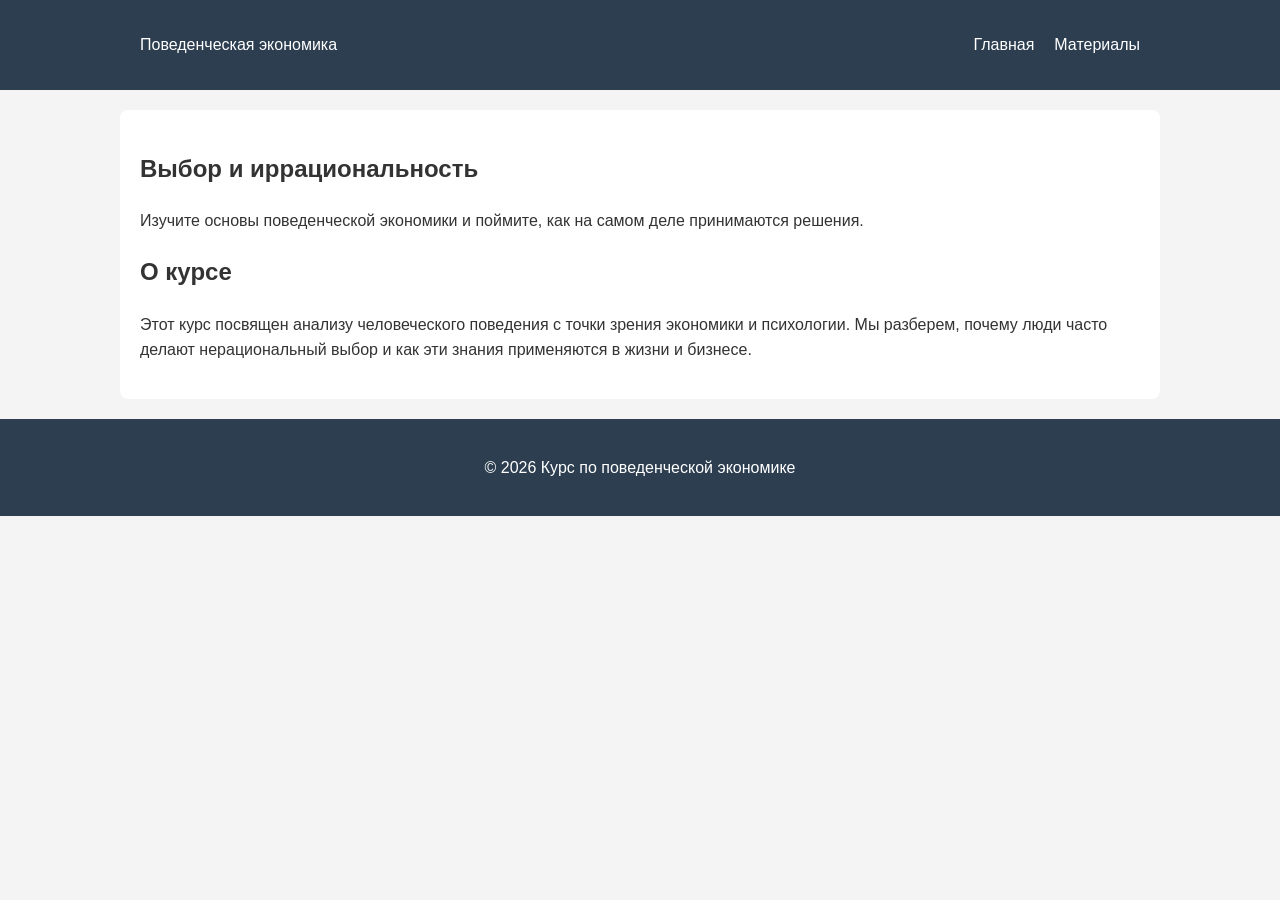
==== index.html @ fce6f007 "init" ====
<!DOCTYPE html>
<html lang="ru">
<head>
    <meta charset="UTF-8">
    <meta name="viewport" content="width=device-width, initial-scale=1.0">
    <title>Поведенческая экономика: Курс</title>
    <link rel="stylesheet" href="css/style.css">
</head>
<body>
    <header>
        <nav>
            <div class="logo">Поведенческая экономика</div>
            <ul>
                <li><a href="index.html">Главная</a></li>
                <li><a href="materials.html">Материалы</a></li>
            </ul>
        </nav>
    </header>

    <main>
        <section class="hero">
            <h1>Выбор и иррациональность</h1>
            <p>Изучите основы поведенческой экономики и поймите, как на самом деле принимаются решения.</p>
        </section>

        <section class="about">
            <h2>О курсе</h2>
            <p>Этот курс посвящен анализу человеческого поведения с точки зрения экономики и психологии. Мы разберем, почему люди часто делают нерациональный выбор и как эти знания применяются в жизни и бизнесе.</p>
        </section>
    </main>

    <footer>
        <p>&copy; 2026 Курс по поведенческой экономике</p>
    </footer>
</body>
</html>
---- css/style.css ----
body {
    font-family: 'Segoe UI', Tahoma, Geneva, Verdana, sans-serif;
    line-height: 1.6;
    margin: 0;
    padding: 0;
    color: #333;
    background-color: #f4f4f4;
}

header {
    background: #2c3e50;
    color: #fff;
    padding: 1rem 0;
}

nav {
    display: flex;
    justify-content: space-between;
    align-items: center;
    max-width: 1000px;
    margin: auto;
    padding: 0 20px;
}

nav ul {
    list-style: none;
    display: flex;
}

nav ul li {
    margin-left: 20px;
}

nav ul li a {
    color: #fff;
    text-decoration: none;
}
.material-item {
    border-bottom: 1px solid #ddd;
    padding: 20px 0;
}

.material-item h3 {
    margin-top: 0;
}


main {
    max-width: 1000px;
    margin: 20px auto;
    padding: 20px;
    background: #fff;
    border-radius: 8px;
}

footer {
    text-align: center;
    padding: 20px;
    background: #2c3e50;
    color: #fff;
    margin-top: 20px;
}
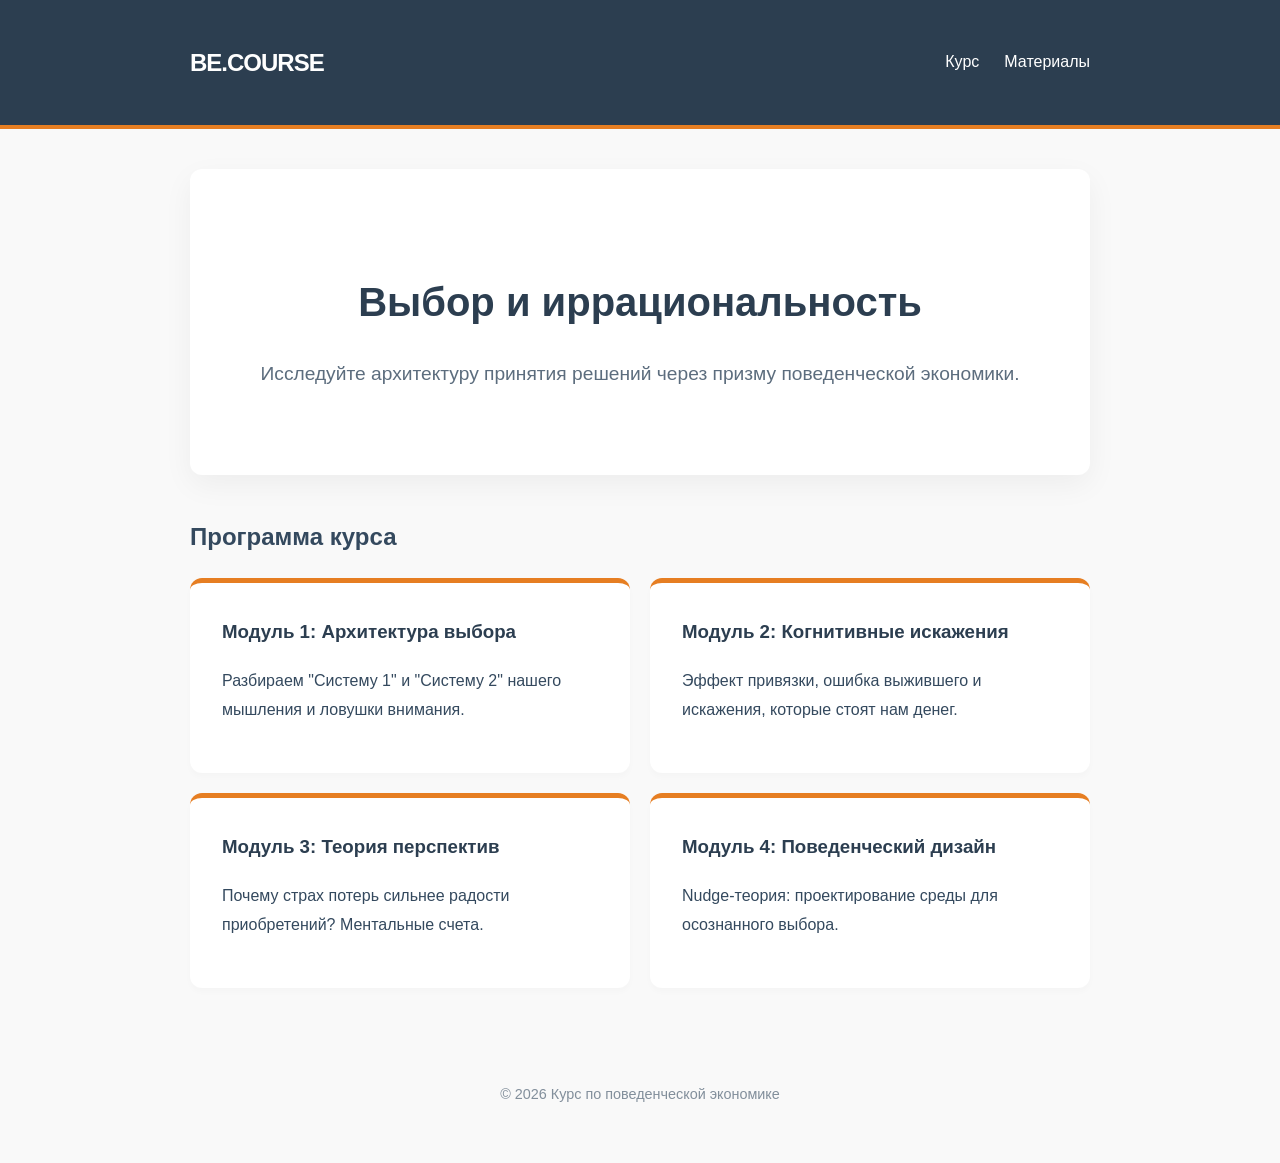
==== commit 8991d1c5: "modules added" ====
--- a/index.html
+++ b/index.html
@@ -3,15 +3,15 @@
 <head>
     <meta charset="UTF-8">
     <meta name="viewport" content="width=device-width, initial-scale=1.0">
-    <title>Поведенческая экономика: Курс</title>
+    <title>Поведенческая экономика | Курс</title>
     <link rel="stylesheet" href="css/style.css">
 </head>
 <body>
     <header>
         <nav>
-            <div class="logo">Поведенческая экономика</div>
+            <div class="logo">BE.COURSE</div>
             <ul>
-                <li><a href="index.html">Главная</a></li>
+                <li><a href="index.html">Курс</a></li>
                 <li><a href="materials.html">Материалы</a></li>
             </ul>
         </nav>
@@ -20,13 +20,28 @@
     <main>
         <section class="hero">
             <h1>Выбор и иррациональность</h1>
-            <p>Изучите основы поведенческой экономики и поймите, как на самом деле принимаются решения.</p>
+            <p>Исследуйте архитектуру принятия решений через призму поведенческой экономики.</p>
         </section>
 
-        <section class="about">
-            <h2>О курсе</h2>
-            <p>Этот курс посвящен анализу человеческого поведения с точки зрения экономики и психологии. Мы разберем, почему люди часто делают нерациональный выбор и как эти знания применяются в жизни и бизнесе.</p>
-        </section>
+        <h2>Программа курса</h2>
+        <div class="module-grid">
+            <div class="module-card">
+                <h3>Модуль 1: Архитектура выбора</h3>
+                <p>Разбираем "Систему 1" и "Систему 2" нашего мышления и ловушки внимания.</p>
+            </div>
+            <div class="module-card">
+                <h3>Модуль 2: Когнитивные искажения</h3>
+                <p>Эффект привязки, ошибка выжившего и искажения, которые стоят нам денег.</p>
+            </div>
+            <div class="module-card">
+                <h3>Модуль 3: Теория перспектив</h3>
+                <p>Почему страх потерь сильнее радости приобретений? Ментальные счета.</p>
+            </div>
+            <div class="module-card">
+                <h3>Модуль 4: Поведенческий дизайн</h3>
+                <p>Nudge-теория: проектирование среды для осознанного выбора.</p>
+            </div>
+        </div>
     </main>
 
     <footer>
--- a/css/style.css
+++ b/css/style.css
@@ -1,62 +1,74 @@
+:root {
+    --primary: #2c3e50;
+    --accent: #e67e22;
+    --text: #34495e;
+    --bg: #f9f9f9;
+    --white: #ffffff;
+}
+
 body {
-    font-family: 'Segoe UI', Tahoma, Geneva, Verdana, sans-serif;
-    line-height: 1.6;
+    font-family: 'Segoe UI', sans-serif;
+    line-height: 1.8;
     margin: 0;
-    padding: 0;
-    color: #333;
-    background-color: #f4f4f4;
+    color: var(--text);
+    background-color: var(--bg);
 }
 
 header {
-    background: #2c3e50;
-    color: #fff;
-    padding: 1rem 0;
+    background: var(--primary);
+    color: var(--white);
+    padding: 2rem 0;
+    border-bottom: 4px solid var(--accent);
 }
 
 nav {
     display: flex;
     justify-content: space-between;
     align-items: center;
-    max-width: 1000px;
+    max-width: 900px;
     margin: auto;
     padding: 0 20px;
 }
 
-nav ul {
-    list-style: none;
-    display: flex;
+.logo {
+    font-weight: 800;
+    font-size: 1.5rem;
+    letter-spacing: -1px;
 }
 
-nav ul li {
-    margin-left: 20px;
+nav ul { list-style: none; display: flex; }
+nav ul li { margin-left: 25px; }
+nav ul li a { color: var(--white); text-decoration: none; font-weight: 500; transition: color 0.3s; }
+nav ul li a:hover { color: var(--accent); }
+
+main { max-width: 900px; margin: 40px auto; padding: 0 20px; }
+
+.hero {
+    text-align: center;
+    padding: 4rem 0;
+    background: var(--white);
+    border-radius: 12px;
+    box-shadow: 0 10px 30px rgba(0,0,0,0.05);
+    margin-bottom: 40px;
 }
 
-nav ul li a {
-    color: #fff;
-    text-decoration: none;
-}
-.material-item {
-    border-bottom: 1px solid #ddd;
-    padding: 20px 0;
+.hero h1 { font-size: 2.5rem; color: var(--primary); margin-bottom: 10px; }
+.hero p { font-size: 1.2rem; opacity: 0.8; }
+
+.module-grid {
+    display: grid;
+    grid-template-columns: repeat(auto-fit, minmax(300px, 1fr));
+    gap: 20px;
 }
 
-.material-item h3 {
-    margin-top: 0;
+.module-card {
+    background: var(--white);
+    padding: 2rem;
+    border-radius: 12px;
+    border-top: 5px solid var(--accent);
+    box-shadow: 0 4px 6px rgba(0,0,0,0.02);
 }
 
+.module-card h3 { color: var(--primary); margin-top: 0; }
 
-main {
-    max-width: 1000px;
-    margin: 20px auto;
-    padding: 20px;
-    background: #fff;
-    border-radius: 8px;
-}
-
-footer {
-    text-align: center;
-    padding: 20px;
-    background: #2c3e50;
-    color: #fff;
-    margin-top: 20px;
-}
+footer { text-align: center; padding: 40px; opacity: 0.6; font-size: 0.9rem; }
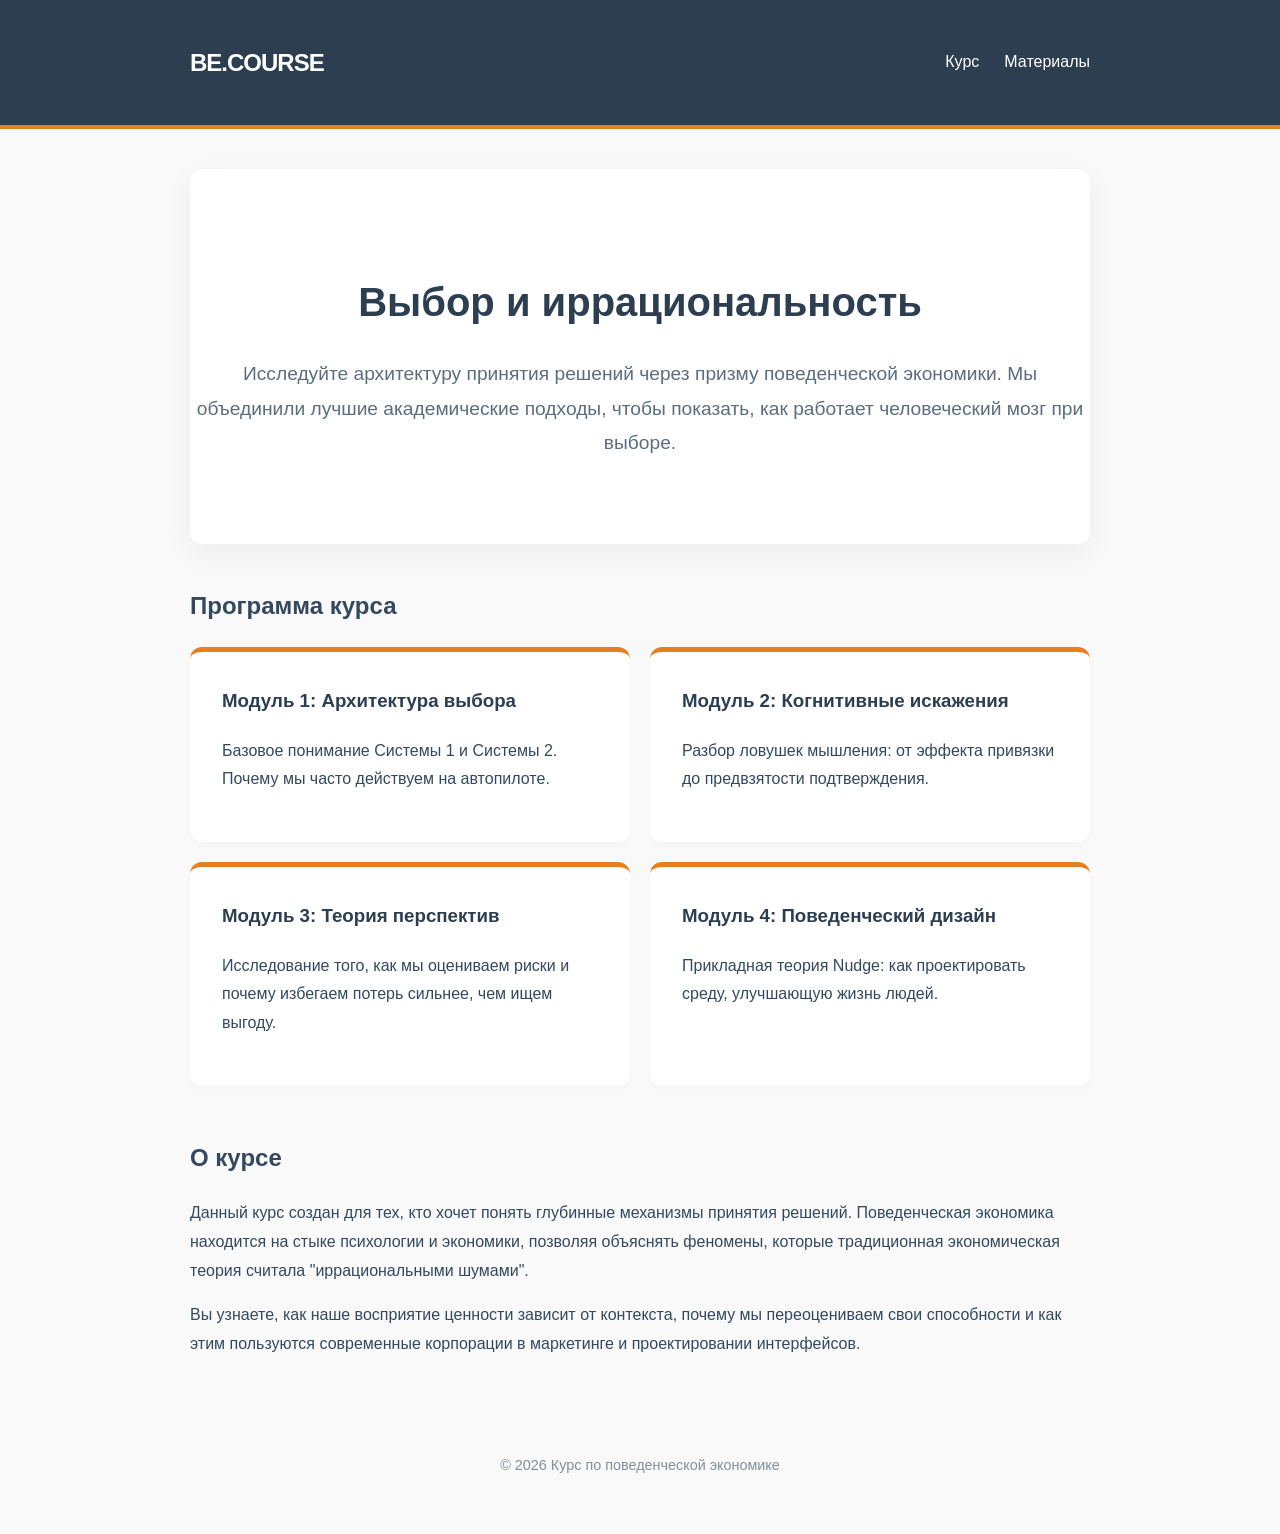
==== commit 7e20a8bf: "more content added" ====
--- a/index.html
+++ b/index.html
@@ -20,28 +20,34 @@
     <main>
         <section class="hero">
             <h1>Выбор и иррациональность</h1>
-            <p>Исследуйте архитектуру принятия решений через призму поведенческой экономики.</p>
+            <p>Исследуйте архитектуру принятия решений через призму поведенческой экономики. Мы объединили лучшие академические подходы, чтобы показать, как работает человеческий мозг при выборе.</p>
         </section>
 
         <h2>Программа курса</h2>
         <div class="module-grid">
-            <div class="module-card">
+            <a href="module1.html" class="module-card" style="text-decoration: none; color: inherit;">
                 <h3>Модуль 1: Архитектура выбора</h3>
-                <p>Разбираем "Систему 1" и "Систему 2" нашего мышления и ловушки внимания.</p>
-            </div>
-            <div class="module-card">
+                <p>Базовое понимание Системы 1 и Системы 2. Почему мы часто действуем на автопилоте.</p>
+            </a>
+            <a href="module2.html" class="module-card" style="text-decoration: none; color: inherit;">
                 <h3>Модуль 2: Когнитивные искажения</h3>
-                <p>Эффект привязки, ошибка выжившего и искажения, которые стоят нам денег.</p>
-            </div>
-            <div class="module-card">
+                <p>Разбор ловушек мышления: от эффекта привязки до предвзятости подтверждения.</p>
+            </a>
+            <a href="module3.html" class="module-card" style="text-decoration: none; color: inherit;">
                 <h3>Модуль 3: Теория перспектив</h3>
-                <p>Почему страх потерь сильнее радости приобретений? Ментальные счета.</p>
-            </div>
-            <div class="module-card">
+                <p>Исследование того, как мы оцениваем риски и почему избегаем потерь сильнее, чем ищем выгоду.</p>
+            </a>
+            <a href="module4.html" class="module-card" style="text-decoration: none; color: inherit;">
                 <h3>Модуль 4: Поведенческий дизайн</h3>
-                <p>Nudge-теория: проектирование среды для осознанного выбора.</p>
-            </div>
+                <p>Прикладная теория Nudge: как проектировать среду, улучшающую жизнь людей.</p>
+            </a>
         </div>
+
+        <section style="margin-top: 50px;">
+            <h2>О курсе</h2>
+            <p>Данный курс создан для тех, кто хочет понять глубинные механизмы принятия решений. Поведенческая экономика находится на стыке психологии и экономики, позволяя объяснять феномены, которые традиционная экономическая теория считала "иррациональными шумами".</p>
+            <p>Вы узнаете, как наше восприятие ценности зависит от контекста, почему мы переоцениваем свои способности и как этим пользуются современные корпорации в маркетинге и проектировании интерфейсов.</p>
+        </section>
     </main>
 
     <footer>
--- a/css/style.css
+++ b/css/style.css
@@ -72,3 +72,52 @@
 .module-card h3 { color: var(--primary); margin-top: 0; }
 
 footer { text-align: center; padding: 40px; opacity: 0.6; font-size: 0.9rem; }
+
+.quiz-box {
+    margin-top: 30px;
+    padding: 25px;
+    background: var(--white);
+    border-radius: 12px;
+    box-shadow: 0 4px 15px rgba(0,0,0,0.05);
+}
+
+.quiz-options {
+    display: flex;
+    flex-direction: column;
+    gap: 12px;
+    margin-top: 20px;
+}
+
+.quiz-option {
+    padding: 15px;
+    border: 2px solid #ddd;
+    border-radius: 8px;
+    cursor: pointer;
+    background: var(--white);
+    transition: all 0.2s ease;
+    text-align: left;
+    font-size: 1rem;
+    width: 100%;
+}
+
+.quiz-option:hover {
+    border-color: var(--accent);
+    background: #fffbf7;
+}
+
+.quiz-option.correct {
+    background: #d4edda !important;
+    border-color: #28a745 !important;
+}
+
+.quiz-option.wrong {
+    background: #f8d7da !important;
+    border-color: #dc3545 !important;
+}
+
+.quiz-result {
+    margin-top: 20px;
+    font-weight: bold;
+    padding: 10px;
+    border-radius: 5px;
+}
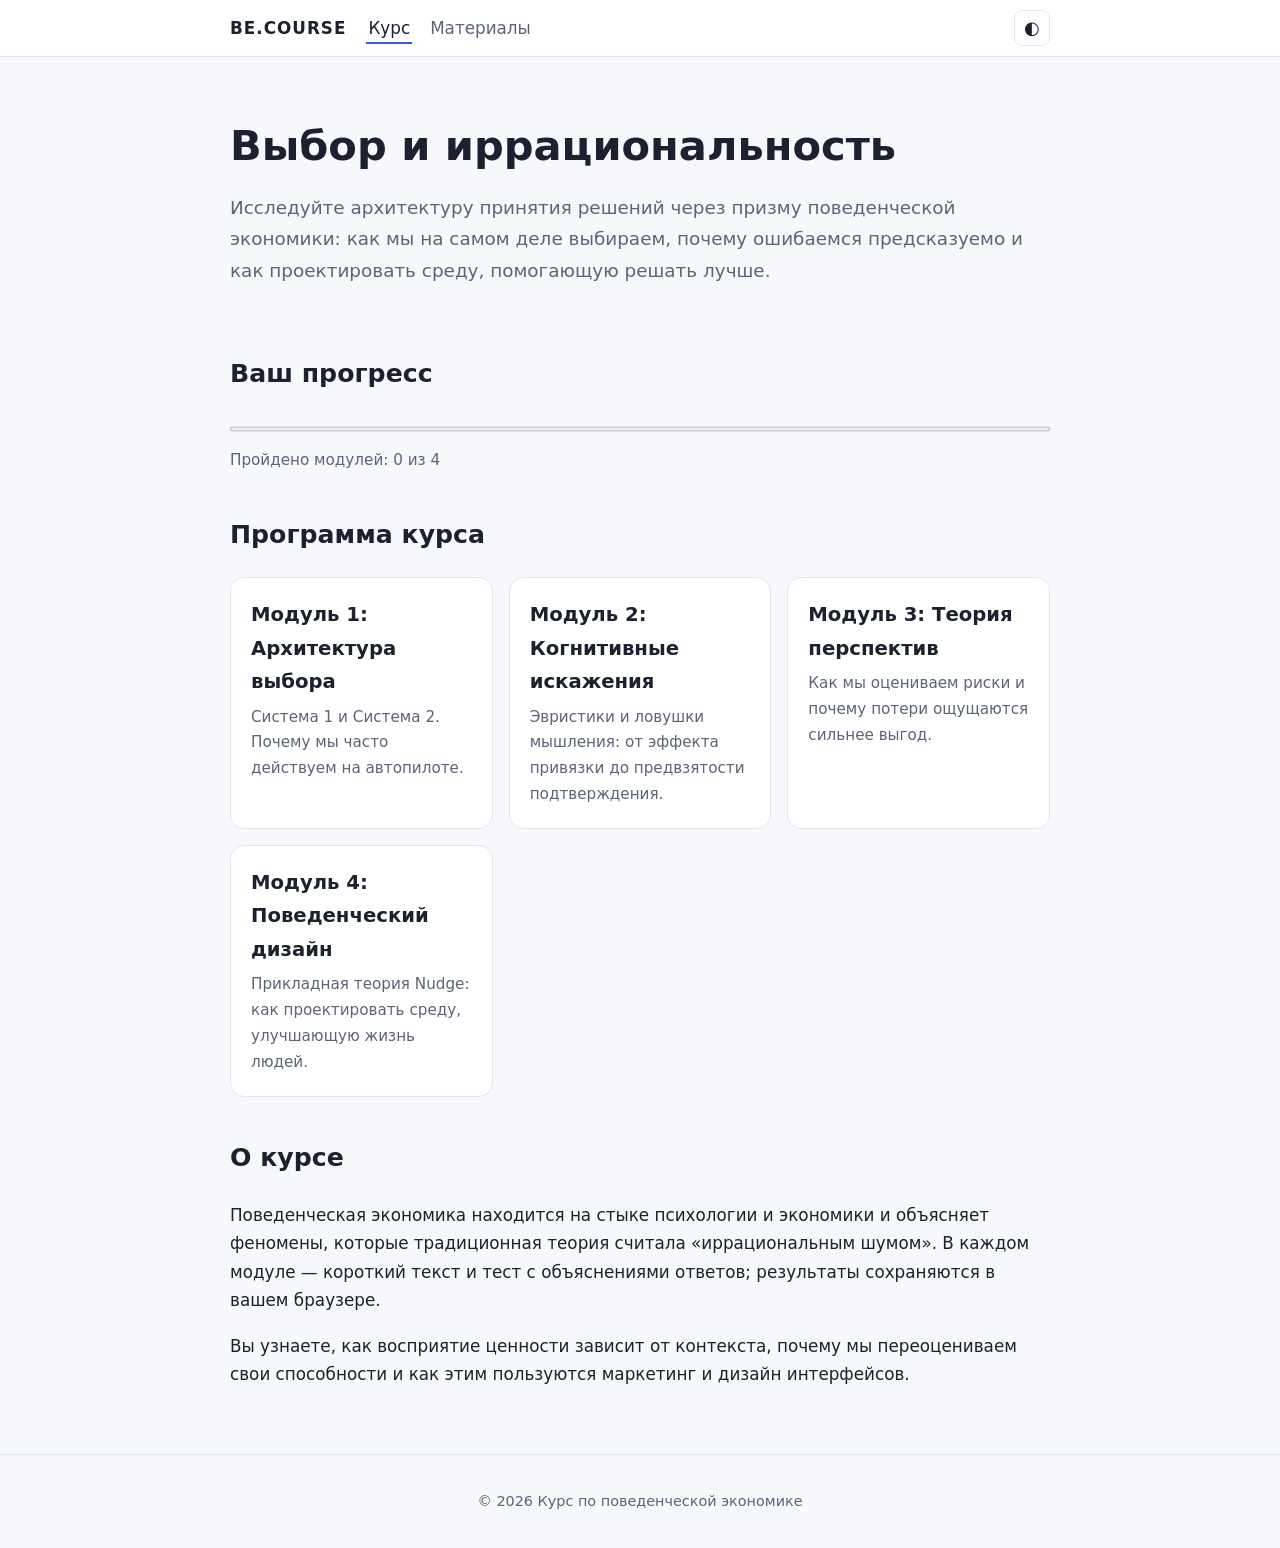
==== commit a7ba331a: "claude fixes" ====
--- a/index.html
+++ b/index.html
@@ -1,57 +1,11 @@
-<!DOCTYPE html>
-<html lang="ru">
-<head>
-    <meta charset="UTF-8">
-    <meta name="viewport" content="width=device-width, initial-scale=1.0">
-    <title>Поведенческая экономика | Курс</title>
-    <link rel="stylesheet" href="css/style.css">
-</head>
-<body>
-    <header>
-        <nav>
-            <div class="logo">BE.COURSE</div>
-            <ul>
-                <li><a href="index.html">Курс</a></li>
-                <li><a href="materials.html">Материалы</a></li>
-            </ul>
-        </nav>
-    </header>
-
-    <main>
-        <section class="hero">
-            <h1>Выбор и иррациональность</h1>
-            <p>Исследуйте архитектуру принятия решений через призму поведенческой экономики. Мы объединили лучшие академические подходы, чтобы показать, как работает человеческий мозг при выборе.</p>
-        </section>
-
-        <h2>Программа курса</h2>
-        <div class="module-grid">
-            <a href="module1.html" class="module-card" style="text-decoration: none; color: inherit;">
-                <h3>Модуль 1: Архитектура выбора</h3>
-                <p>Базовое понимание Системы 1 и Системы 2. Почему мы часто действуем на автопилоте.</p>
-            </a>
-            <a href="module2.html" class="module-card" style="text-decoration: none; color: inherit;">
-                <h3>Модуль 2: Когнитивные искажения</h3>
-                <p>Разбор ловушек мышления: от эффекта привязки до предвзятости подтверждения.</p>
-            </a>
-            <a href="module3.html" class="module-card" style="text-decoration: none; color: inherit;">
-                <h3>Модуль 3: Теория перспектив</h3>
-                <p>Исследование того, как мы оцениваем риски и почему избегаем потерь сильнее, чем ищем выгоду.</p>
-            </a>
-            <a href="module4.html" class="module-card" style="text-decoration: none; color: inherit;">
-                <h3>Модуль 4: Поведенческий дизайн</h3>
-                <p>Прикладная теория Nudge: как проектировать среду, улучшающую жизнь людей.</p>
-            </a>
-        </div>
-
-        <section style="margin-top: 50px;">
-            <h2>О курсе</h2>
-            <p>Данный курс создан для тех, кто хочет понять глубинные механизмы принятия решений. Поведенческая экономика находится на стыке психологии и экономики, позволяя объяснять феномены, которые традиционная экономическая теория считала "иррациональными шумами".</p>
-            <p>Вы узнаете, как наше восприятие ценности зависит от контекста, почему мы переоцениваем свои способности и как этим пользуются современные корпорации в маркетинге и проектировании интерфейсов.</p>
-        </section>
-    </main>
-
-    <footer>
-        <p>&copy; 2026 Курс по поведенческой экономике</p>
-    </footer>
-</body>
-</html>
+<!DOCTYPE html><html lang="ru"><head><meta charset="UTF-8"><meta name="viewport" content="width=device-width, initial-scale=1"><meta name="description" content="Курс по поведенческой экономике"><title>Курс по поведенческой экономике | Поведенческая экономика</title><link rel="stylesheet" href="css/style.css"></head><body><a class="skip" href="#main">К содержанию</a><header></header><main id="main">
+<section class="hero"><h1>Выбор и иррациональность</h1><p>Исследуйте архитектуру принятия решений через призму поведенческой экономики: как мы на самом деле выбираем, почему ошибаемся предсказуемо и как проектировать среду, помогающую решать лучше.</p></section>
+<h2>Ваш прогресс</h2><progress id="overall" max="4" value="0" aria-labelledby="overall-label"></progress><p id="overall-label" class="lead" style="margin-top:-16px;font-size:.95rem"></p>
+<h2>Программа курса</h2><div class="module-grid">
+<a href="module1.html" class="module-card" data-m="1"><h3>Модуль 1: Архитектура выбора</h3><p>Система 1 и Система 2. Почему мы часто действуем на автопилоте.</p></a>
+<a href="module2.html" class="module-card" data-m="2"><h3>Модуль 2: Когнитивные искажения</h3><p>Эвристики и ловушки мышления: от эффекта привязки до предвзятости подтверждения.</p></a>
+<a href="module3.html" class="module-card" data-m="3"><h3>Модуль 3: Теория перспектив</h3><p>Как мы оцениваем риски и почему потери ощущаются сильнее выгод.</p></a>
+<a href="module4.html" class="module-card" data-m="4"><h3>Модуль 4: Поведенческий дизайн</h3><p>Прикладная теория Nudge: как проектировать среду, улучшающую жизнь людей.</p></a></div>
+<section><h2>О курсе</h2><p>Поведенческая экономика находится на стыке психологии и экономики и объясняет феномены, которые традиционная теория считала «иррациональным шумом». В каждом модуле — короткий текст и тест с объяснениями ответов; результаты сохраняются в вашем браузере.</p><p>Вы узнаете, как восприятие ценности зависит от контекста, почему мы переоцениваем свои способности и как этим пользуются маркетинг и дизайн интерфейсов.</p></section>
+</main>
+<footer></footer><script src="js/script.js"></script></body></html>
--- a/css/style.css
+++ b/css/style.css
@@ -1,123 +1,43 @@
-:root {
-    --primary: #2c3e50;
-    --accent: #e67e22;
-    --text: #34495e;
-    --bg: #f9f9f9;
-    --white: #ffffff;
-}
-
-body {
-    font-family: 'Segoe UI', sans-serif;
-    line-height: 1.8;
-    margin: 0;
-    color: var(--text);
-    background-color: var(--bg);
-}
-
-header {
-    background: var(--primary);
-    color: var(--white);
-    padding: 2rem 0;
-    border-bottom: 4px solid var(--accent);
-}
-
-nav {
-    display: flex;
-    justify-content: space-between;
-    align-items: center;
-    max-width: 900px;
-    margin: auto;
-    padding: 0 20px;
-}
-
-.logo {
-    font-weight: 800;
-    font-size: 1.5rem;
-    letter-spacing: -1px;
-}
-
-nav ul { list-style: none; display: flex; }
-nav ul li { margin-left: 25px; }
-nav ul li a { color: var(--white); text-decoration: none; font-weight: 500; transition: color 0.3s; }
-nav ul li a:hover { color: var(--accent); }
-
-main { max-width: 900px; margin: 40px auto; padding: 0 20px; }
-
-.hero {
-    text-align: center;
-    padding: 4rem 0;
-    background: var(--white);
-    border-radius: 12px;
-    box-shadow: 0 10px 30px rgba(0,0,0,0.05);
-    margin-bottom: 40px;
-}
-
-.hero h1 { font-size: 2.5rem; color: var(--primary); margin-bottom: 10px; }
-.hero p { font-size: 1.2rem; opacity: 0.8; }
-
-.module-grid {
-    display: grid;
-    grid-template-columns: repeat(auto-fit, minmax(300px, 1fr));
-    gap: 20px;
-}
-
-.module-card {
-    background: var(--white);
-    padding: 2rem;
-    border-radius: 12px;
-    border-top: 5px solid var(--accent);
-    box-shadow: 0 4px 6px rgba(0,0,0,0.02);
-}
-
-.module-card h3 { color: var(--primary); margin-top: 0; }
-
-footer { text-align: center; padding: 40px; opacity: 0.6; font-size: 0.9rem; }
-
-.quiz-box {
-    margin-top: 30px;
-    padding: 25px;
-    background: var(--white);
-    border-radius: 12px;
-    box-shadow: 0 4px 15px rgba(0,0,0,0.05);
-}
-
-.quiz-options {
-    display: flex;
-    flex-direction: column;
-    gap: 12px;
-    margin-top: 20px;
-}
-
-.quiz-option {
-    padding: 15px;
-    border: 2px solid #ddd;
-    border-radius: 8px;
-    cursor: pointer;
-    background: var(--white);
-    transition: all 0.2s ease;
-    text-align: left;
-    font-size: 1rem;
-    width: 100%;
-}
-
-.quiz-option:hover {
-    border-color: var(--accent);
-    background: #fffbf7;
-}
-
-.quiz-option.correct {
-    background: #d4edda !important;
-    border-color: #28a745 !important;
-}
-
-.quiz-option.wrong {
-    background: #f8d7da !important;
-    border-color: #dc3545 !important;
-}
-
-.quiz-result {
-    margin-top: 20px;
-    font-weight: bold;
-    padding: 10px;
-    border-radius: 5px;
-}
+:root{--bg:#f7f8fb;--fg:#1c2130;--mut:#5b6478;--card:#fff;--bd:#e2e6ef;--ac:#3b5bdb;--ok:#2b8a3e;--bad:#c92a2a;--r:14px}
+@media(prefers-color-scheme:dark){:root:not([data-theme=light]){--bg:#12151d;--fg:#e8ebf3;--mut:#9aa3b8;--card:#1b2030;--bd:#2c3348;--ac:#748ffc;--ok:#69db7c;--bad:#ff8787}}
+:root[data-theme=dark]{--bg:#12151d;--fg:#e8ebf3;--mut:#9aa3b8;--card:#1b2030;--bd:#2c3348;--ac:#748ffc;--ok:#69db7c;--bad:#ff8787}
+*{box-sizing:border-box}
+body{margin:0;background:var(--bg);color:var(--fg);font:1.05rem/1.7 system-ui,-apple-system,"Segoe UI",Roboto,sans-serif;min-height:100vh;display:flex;flex-direction:column}
+main{width:100%;max-width:860px;margin:0 auto;padding:32px 20px 48px;flex:1}
+h1{font-size:clamp(1.8rem,5vw,2.6rem);line-height:1.2;margin:.2em 0 .5em}
+h2{margin-top:1.6em}
+a{color:var(--ac)}
+:focus-visible{outline:3px solid var(--ac);outline-offset:2px}
+.skip{position:absolute;left:-999px}.skip:focus{left:12px;top:12px;background:var(--card);padding:8px 12px;z-index:9}
+header{position:sticky;top:0;z-index:5;background:var(--card);border-bottom:1px solid var(--bd)}
+nav{max-width:860px;margin:0 auto;padding:10px 20px;display:flex;align-items:center;gap:20px}
+.logo{font-weight:800;letter-spacing:.06em;text-decoration:none;color:var(--fg)}
+nav ul{list-style:none;display:flex;gap:16px;margin:0 auto 0 0;padding:0}
+nav ul a{text-decoration:none;color:var(--mut);padding:4px 2px;border-bottom:2px solid transparent}
+nav ul a:hover,nav ul a[aria-current]{color:var(--fg);border-color:var(--ac)}
+#th{background:none;border:1px solid var(--bd);color:var(--fg);border-radius:8px;width:36px;height:36px;font-size:1.1rem;cursor:pointer}
+.hero{padding:24px 0 8px}.hero p,.lead{color:var(--mut);font-size:1.15rem}
+.module-grid{display:grid;grid-template-columns:repeat(auto-fit,minmax(250px,1fr));gap:16px}
+.module-card,.material-item,.quiz-box{background:var(--card);border:1px solid var(--bd);border-radius:var(--r);padding:20px}
+.module-card{display:block;text-decoration:none;color:inherit;transition:transform .15s,border-color .15s;position:relative}
+.module-card:hover{transform:translateY(-3px);border-color:var(--ac)}
+.module-card h3{margin:0 0 6px}.module-card p{margin:0;color:var(--mut);font-size:.95rem}
+.badge{position:absolute;top:14px;right:14px;background:var(--ok);color:#fff;border-radius:99px;padding:0 10px;font-size:.8rem}
+progress{width:100%;height:10px;accent-color:var(--ac);margin:8px 0 24px}
+.crumb{color:var(--mut);margin:0;font-size:.9rem;text-transform:uppercase;letter-spacing:.08em}
+.quiz-box{margin-top:32px}
+fieldset{border:0;padding:0;margin:0 0 24px}legend{font-weight:700;margin-bottom:10px}
+.quiz-option{display:block;width:100%;text-align:left;font:inherit;color:var(--fg);background:var(--bg);border:1px solid var(--bd);border-radius:10px;padding:10px 14px;margin:8px 0;cursor:pointer;transition:border-color .15s}
+.quiz-option:hover:not(:disabled){border-color:var(--ac)}
+.quiz-option:disabled{cursor:default;color:var(--fg)}
+.quiz-option.correct{border-color:var(--ok);background:color-mix(in srgb,var(--ok) 15%,var(--bg))}
+.quiz-option.wrong{border-color:var(--bad);background:color-mix(in srgb,var(--bad) 15%,var(--bg))}
+.quiz-result{margin:6px 0 0;color:var(--mut);font-size:.95rem}
+.score{font-weight:700;font-size:1.15rem}
+.retry{font:inherit;border:1px solid var(--ac);background:none;color:var(--ac);border-radius:8px;padding:4px 12px;cursor:pointer}
+.pager{display:flex;justify-content:space-between;margin-top:32px;font-weight:600}
+.material-list{display:grid;gap:16px}.material-item h3{margin:0 0 6px}
+summary{cursor:pointer;color:var(--ac);font-weight:600}
+footer{text-align:center;color:var(--mut);padding:20px;border-top:1px solid var(--bd);font-size:.9rem}
+@media(max-width:520px){nav{gap:12px;padding:8px 14px}main{padding:24px 14px 40px}}
+@media(prefers-reduced-motion:reduce){*{transition:none!important}}
